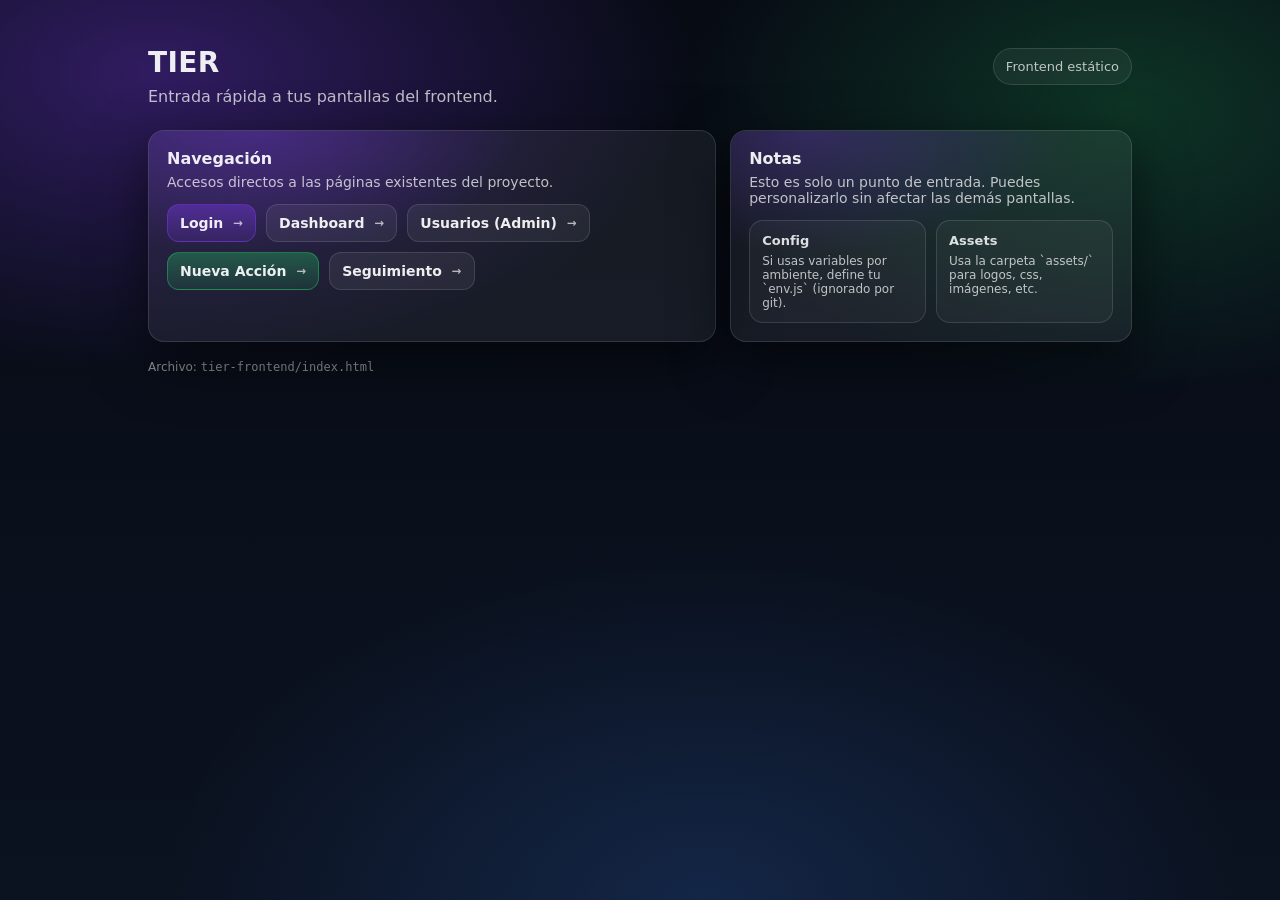
==== index.html @ 45f71254 "index" ====
<!doctype html>
<html lang="es">
  <head>
    <meta charset="utf-8" />
    <meta name="viewport" content="width=device-width, initial-scale=1" />
    <title>TIER</title>
    <style>
      :root {
        --bg: #0b1220;
        --panel: rgba(255, 255, 255, 0.06);
        --border: rgba(255, 255, 255, 0.12);
        --text: rgba(255, 255, 255, 0.92);
        --muted: rgba(255, 255, 255, 0.72);
        --brand: #7c3aed;
        --brand2: #22c55e;
        --shadow: 0 18px 55px rgba(0, 0, 0, 0.55);
        --radius: 16px;
      }

      * { box-sizing: border-box; }

      body {
        margin: 0;
        min-height: 100vh;
        font-family: ui-sans-serif, system-ui, -apple-system, Segoe UI, Roboto, Helvetica, Arial,
          "Apple Color Emoji", "Segoe UI Emoji";
        color: var(--text);
        background:
          radial-gradient(900px 500px at 12% 8%, rgba(124, 58, 237, 0.35), transparent 60%),
          radial-gradient(800px 520px at 88% 12%, rgba(34, 197, 94, 0.22), transparent 55%),
          radial-gradient(900px 600px at 55% 100%, rgba(59, 130, 246, 0.18), transparent 60%),
          linear-gradient(180deg, #070b14, var(--bg));
      }

      a { color: inherit; text-decoration: none; }

      .wrap {
        max-width: 1024px;
        margin: 0 auto;
        padding: 48px 20px;
      }

      header {
        display: flex;
        align-items: flex-start;
        justify-content: space-between;
        gap: 16px;
        margin-bottom: 24px;
      }

      .brand {
        display: grid;
        gap: 8px;
      }

      .brand h1 {
        margin: 0;
        font-size: 28px;
        line-height: 1.1;
        letter-spacing: 0.4px;
      }

      .brand p {
        margin: 0;
        color: var(--muted);
        max-width: 68ch;
      }

      .pill {
        border: 1px solid var(--border);
        background: rgba(255, 255, 255, 0.05);
        padding: 10px 12px;
        border-radius: 999px;
        color: var(--muted);
        font-size: 13px;
        white-space: nowrap;
      }

      .grid {
        display: grid;
        grid-template-columns: repeat(12, 1fr);
        gap: 14px;
        margin-top: 18px;
      }

      .card {
        grid-column: span 12;
        background: var(--panel);
        border: 1px solid var(--border);
        border-radius: var(--radius);
        box-shadow: var(--shadow);
        padding: 18px;
        position: relative;
        overflow: hidden;
      }

      .card::before {
        content: "";
        position: absolute;
        inset: -2px;
        background: radial-gradient(420px 200px at 20% 0%, rgba(124, 58, 237, 0.28), transparent 62%);
        pointer-events: none;
      }

      .card > * { position: relative; }

      .card h2 {
        margin: 0 0 6px;
        font-size: 16px;
      }

      .card p {
        margin: 0 0 14px;
        color: var(--muted);
        font-size: 14px;
      }

      .actions {
        display: flex;
        flex-wrap: wrap;
        gap: 10px;
      }

      .btn {
        display: inline-flex;
        align-items: center;
        justify-content: center;
        gap: 10px;
        padding: 10px 12px;
        border-radius: 12px;
        border: 1px solid var(--border);
        background: rgba(255, 255, 255, 0.06);
        font-weight: 600;
        font-size: 14px;
      }

      .btn.primary {
        border-color: rgba(124, 58, 237, 0.45);
        background: linear-gradient(180deg, rgba(124, 58, 237, 0.40), rgba(124, 58, 237, 0.16));
      }

      .btn.good {
        border-color: rgba(34, 197, 94, 0.45);
        background: linear-gradient(180deg, rgba(34, 197, 94, 0.35), rgba(34, 197, 94, 0.12));
      }

      .btn:hover {
        transform: translateY(-1px);
        background: rgba(255, 255, 255, 0.09);
      }

      .btn:active {
        transform: translateY(0);
      }

      .btn small {
        font-weight: 700;
        opacity: 0.72;
      }

      .kpi {
        display: grid;
        grid-template-columns: 1fr 1fr;
        gap: 10px;
      }

      .kpi div {
        border: 1px solid var(--border);
        border-radius: 14px;
        padding: 12px;
        background: rgba(255, 255, 255, 0.04);
      }

      .kpi b { display: block; font-size: 13px; opacity: 0.92; }
      .kpi span { display: block; margin-top: 6px; color: var(--muted); font-size: 12px; }

      footer {
        margin-top: 18px;
        color: rgba(255, 255, 255, 0.55);
        font-size: 12px;
      }

      @media (min-width: 800px) {
        .card.left { grid-column: span 7; }
        .card.right { grid-column: span 5; }
      }
    </style>
  </head>
  <body>
    <div class="wrap">
      <header>
        <div class="brand">
          <h1>TIER</h1>
          <p>Entrada rápida a tus pantallas del frontend.</p>
        </div>
        <div class="pill">Frontend estático</div>
      </header>

      <main class="grid">
        <section class="card left">
          <h2>Navegación</h2>
          <p>Accesos directos a las páginas existentes del proyecto.</p>
          <div class="actions">
            <a class="btn primary" href="login.html"><span>Login</span> <small>→</small></a>
            <a class="btn" href="dashboard.html"><span>Dashboard</span> <small>→</small></a>
            <a class="btn" href="users-admin.html"><span>Usuarios (Admin)</span> <small>→</small></a>
            <a class="btn good" href="actions-new.html"><span>Nueva Acción</span> <small>→</small></a>
            <a class="btn" href="actions-followup.html"><span>Seguimiento</span> <small>→</small></a>
          </div>
        </section>

        <aside class="card right">
          <h2>Notas</h2>
          <p>Esto es solo un punto de entrada. Puedes personalizarlo sin afectar las demás pantallas.</p>
          <div class="kpi">
            <div>
              <b>Config</b>
              <span>Si usas variables por ambiente, define tu `env.js` (ignorado por git).</span>
            </div>
            <div>
              <b>Assets</b>
              <span>Usa la carpeta `assets/` para logos, css, imágenes, etc.</span>
            </div>
          </div>
        </aside>
      </main>

      <footer>
        <div>Archivo: <code>tier-frontend/index.html</code></div>
      </footer>
    </div>
  </body>
</html>
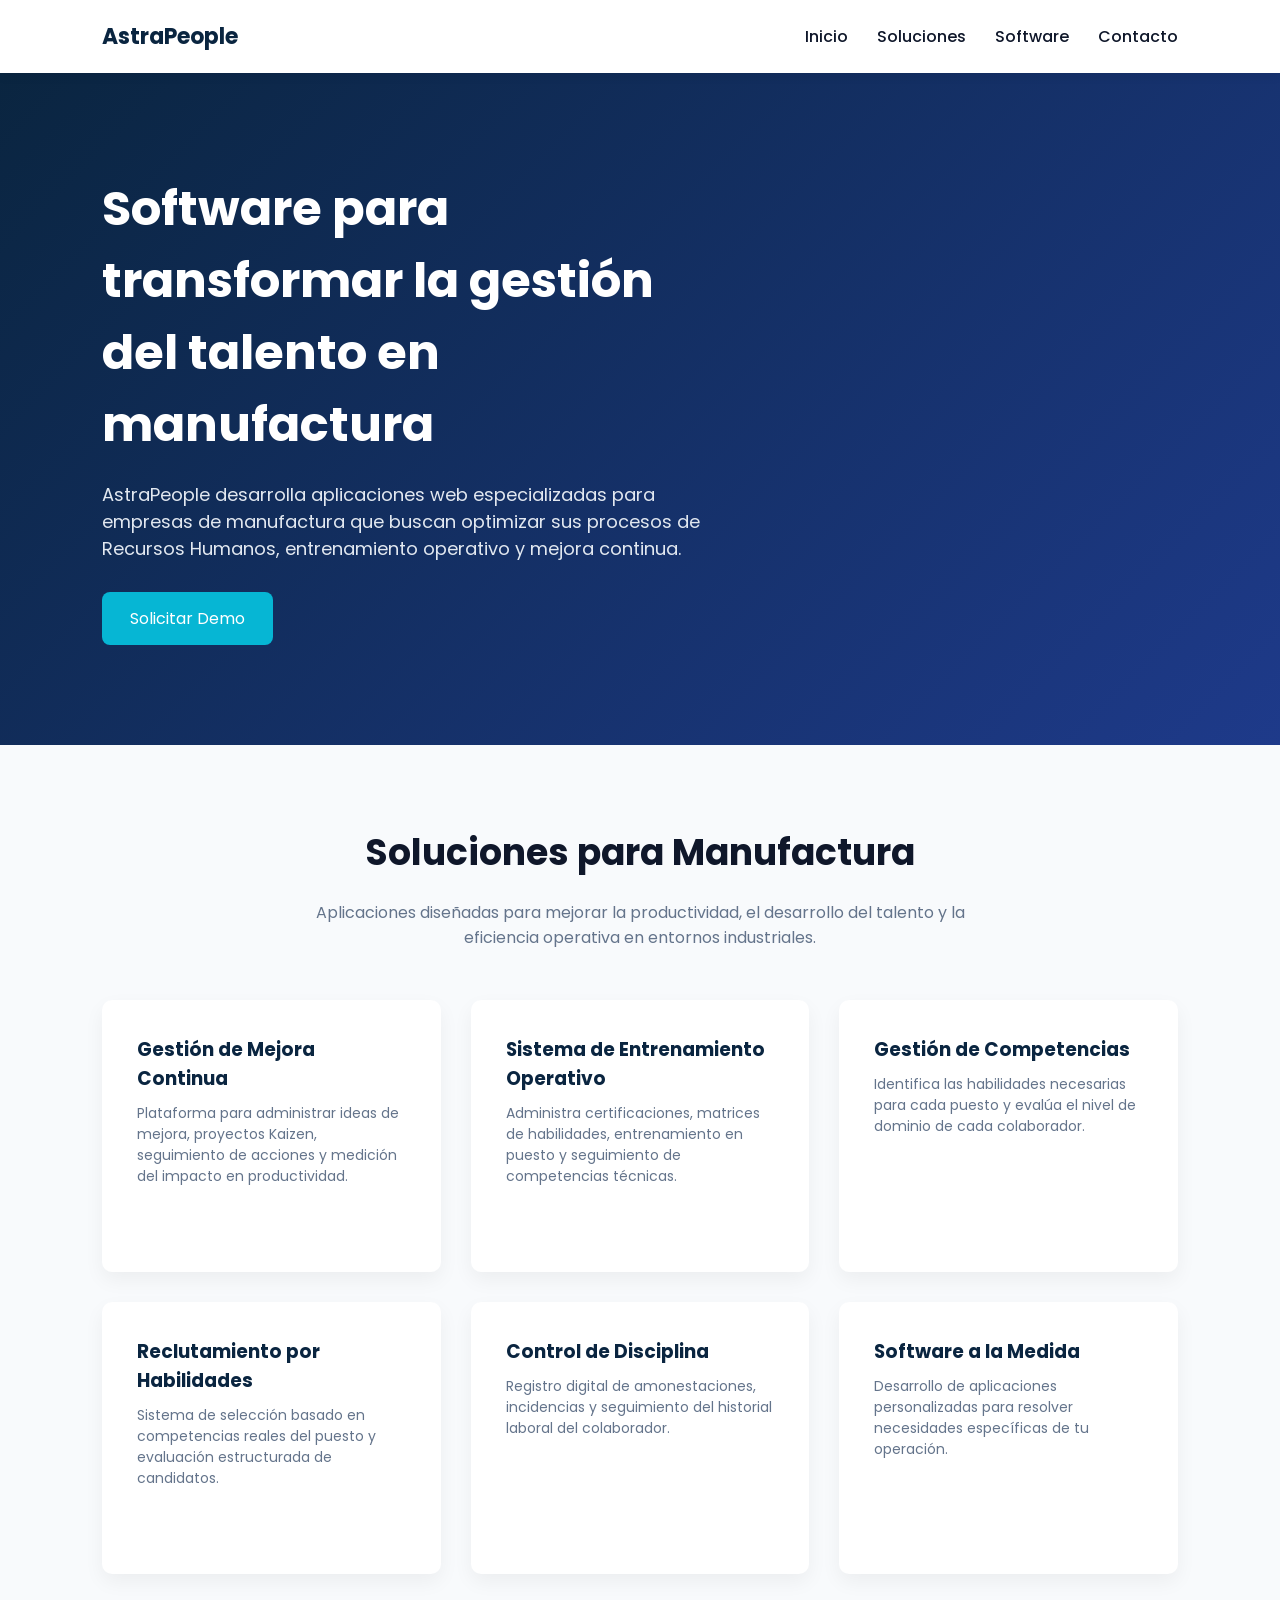
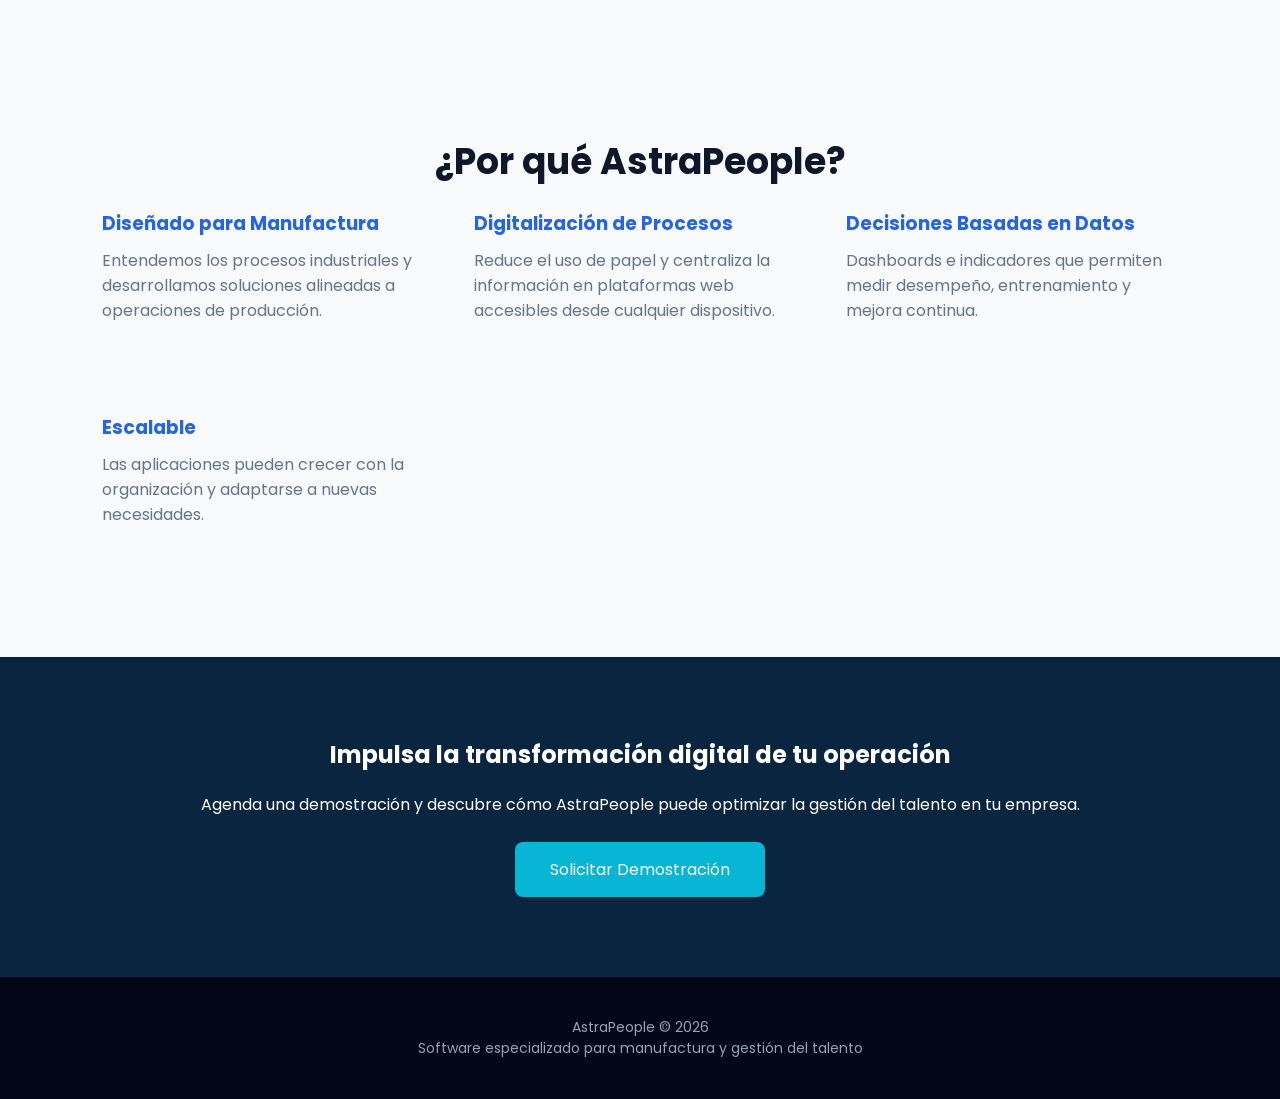
==== commit 0d5655a8: "pagina web" ====
--- a/index.html
+++ b/index.html
@@ -1,233 +1,392 @@
-<!doctype html>
+<!DOCTYPE html>
 <html lang="es">
-  <head>
-    <meta charset="utf-8" />
-    <meta name="viewport" content="width=device-width, initial-scale=1" />
-    <title>TIER</title>
-    <style>
-      :root {
-        --bg: #0b1220;
-        --panel: rgba(255, 255, 255, 0.06);
-        --border: rgba(255, 255, 255, 0.12);
-        --text: rgba(255, 255, 255, 0.92);
-        --muted: rgba(255, 255, 255, 0.72);
-        --brand: #7c3aed;
-        --brand2: #22c55e;
-        --shadow: 0 18px 55px rgba(0, 0, 0, 0.55);
-        --radius: 16px;
-      }
-
-      * { box-sizing: border-box; }
-
-      body {
-        margin: 0;
-        min-height: 100vh;
-        font-family: ui-sans-serif, system-ui, -apple-system, Segoe UI, Roboto, Helvetica, Arial,
-          "Apple Color Emoji", "Segoe UI Emoji";
-        color: var(--text);
-        background:
-          radial-gradient(900px 500px at 12% 8%, rgba(124, 58, 237, 0.35), transparent 60%),
-          radial-gradient(800px 520px at 88% 12%, rgba(34, 197, 94, 0.22), transparent 55%),
-          radial-gradient(900px 600px at 55% 100%, rgba(59, 130, 246, 0.18), transparent 60%),
-          linear-gradient(180deg, #070b14, var(--bg));
-      }
-
-      a { color: inherit; text-decoration: none; }
-
-      .wrap {
-        max-width: 1024px;
-        margin: 0 auto;
-        padding: 48px 20px;
-      }
-
-      header {
-        display: flex;
-        align-items: flex-start;
-        justify-content: space-between;
-        gap: 16px;
-        margin-bottom: 24px;
-      }
-
-      .brand {
-        display: grid;
-        gap: 8px;
-      }
-
-      .brand h1 {
-        margin: 0;
-        font-size: 28px;
-        line-height: 1.1;
-        letter-spacing: 0.4px;
-      }
-
-      .brand p {
-        margin: 0;
-        color: var(--muted);
-        max-width: 68ch;
-      }
-
-      .pill {
-        border: 1px solid var(--border);
-        background: rgba(255, 255, 255, 0.05);
-        padding: 10px 12px;
-        border-radius: 999px;
-        color: var(--muted);
-        font-size: 13px;
-        white-space: nowrap;
-      }
-
-      .grid {
-        display: grid;
-        grid-template-columns: repeat(12, 1fr);
-        gap: 14px;
-        margin-top: 18px;
-      }
-
-      .card {
-        grid-column: span 12;
-        background: var(--panel);
-        border: 1px solid var(--border);
-        border-radius: var(--radius);
-        box-shadow: var(--shadow);
-        padding: 18px;
-        position: relative;
-        overflow: hidden;
-      }
-
-      .card::before {
-        content: "";
-        position: absolute;
-        inset: -2px;
-        background: radial-gradient(420px 200px at 20% 0%, rgba(124, 58, 237, 0.28), transparent 62%);
-        pointer-events: none;
-      }
-
-      .card > * { position: relative; }
-
-      .card h2 {
-        margin: 0 0 6px;
-        font-size: 16px;
-      }
-
-      .card p {
-        margin: 0 0 14px;
-        color: var(--muted);
-        font-size: 14px;
-      }
-
-      .actions {
-        display: flex;
-        flex-wrap: wrap;
-        gap: 10px;
-      }
-
-      .btn {
-        display: inline-flex;
-        align-items: center;
-        justify-content: center;
-        gap: 10px;
-        padding: 10px 12px;
-        border-radius: 12px;
-        border: 1px solid var(--border);
-        background: rgba(255, 255, 255, 0.06);
-        font-weight: 600;
-        font-size: 14px;
-      }
-
-      .btn.primary {
-        border-color: rgba(124, 58, 237, 0.45);
-        background: linear-gradient(180deg, rgba(124, 58, 237, 0.40), rgba(124, 58, 237, 0.16));
-      }
-
-      .btn.good {
-        border-color: rgba(34, 197, 94, 0.45);
-        background: linear-gradient(180deg, rgba(34, 197, 94, 0.35), rgba(34, 197, 94, 0.12));
-      }
-
-      .btn:hover {
-        transform: translateY(-1px);
-        background: rgba(255, 255, 255, 0.09);
-      }
-
-      .btn:active {
-        transform: translateY(0);
-      }
-
-      .btn small {
-        font-weight: 700;
-        opacity: 0.72;
-      }
-
-      .kpi {
-        display: grid;
-        grid-template-columns: 1fr 1fr;
-        gap: 10px;
-      }
-
-      .kpi div {
-        border: 1px solid var(--border);
-        border-radius: 14px;
-        padding: 12px;
-        background: rgba(255, 255, 255, 0.04);
-      }
-
-      .kpi b { display: block; font-size: 13px; opacity: 0.92; }
-      .kpi span { display: block; margin-top: 6px; color: var(--muted); font-size: 12px; }
-
-      footer {
-        margin-top: 18px;
-        color: rgba(255, 255, 255, 0.55);
-        font-size: 12px;
-      }
-
-      @media (min-width: 800px) {
-        .card.left { grid-column: span 7; }
-        .card.right { grid-column: span 5; }
-      }
-    </style>
-  </head>
-  <body>
-    <div class="wrap">
-      <header>
-        <div class="brand">
-          <h1>TIER</h1>
-          <p>Entrada rápida a tus pantallas del frontend.</p>
-        </div>
-        <div class="pill">Frontend estático</div>
-      </header>
-
-      <main class="grid">
-        <section class="card left">
-          <h2>Navegación</h2>
-          <p>Accesos directos a las páginas existentes del proyecto.</p>
-          <div class="actions">
-            <a class="btn primary" href="login.html"><span>Login</span> <small>→</small></a>
-            <a class="btn" href="dashboard.html"><span>Dashboard</span> <small>→</small></a>
-            <a class="btn" href="users-admin.html"><span>Usuarios (Admin)</span> <small>→</small></a>
-            <a class="btn good" href="actions-new.html"><span>Nueva Acción</span> <small>→</small></a>
-            <a class="btn" href="actions-followup.html"><span>Seguimiento</span> <small>→</small></a>
-          </div>
-        </section>
-
-        <aside class="card right">
-          <h2>Notas</h2>
-          <p>Esto es solo un punto de entrada. Puedes personalizarlo sin afectar las demás pantallas.</p>
-          <div class="kpi">
-            <div>
-              <b>Config</b>
-              <span>Si usas variables por ambiente, define tu `env.js` (ignorado por git).</span>
-            </div>
-            <div>
-              <b>Assets</b>
-              <span>Usa la carpeta `assets/` para logos, css, imágenes, etc.</span>
-            </div>
-          </div>
-        </aside>
-      </main>
-
-      <footer>
-        <div>Archivo: <code>tier-frontend/index.html</code></div>
-      </footer>
-    </div>
-  </body>
+<head>
+<meta charset="UTF-8">
+<meta name="viewport" content="width=device-width, initial-scale=1.0">
+
+<title>AstraPeople | Software para Manufactura y Recursos Humanos</title>
+
+<link href="https://fonts.googleapis.com/css2?family=Poppins:wght@300;400;500;600;700&display=swap" rel="stylesheet">
+
+<style>
+
+/* ===== VARIABLES DE COLOR (AJUSTAR A TU LOGO) ===== */
+
+:root{
+--primary:#0A2540;
+--secondary:#2563EB;
+--accent:#06B6D4;
+--dark:#0F172A;
+--light:#F8FAFC;
+--gray:#64748B;
+}
+
+/* ===== RESET ===== */
+
+*{
+margin:0;
+padding:0;
+box-sizing:border-box;
+font-family:'Poppins',sans-serif;
+}
+
+body{
+background:var(--light);
+color:var(--dark);
+}
+
+/* ===== NAVBAR ===== */
+
+.navbar{
+display:flex;
+justify-content:space-between;
+align-items:center;
+padding:20px 8%;
+background:white;
+box-shadow:0 4px 10px rgba(0,0,0,0.05);
+position:sticky;
+top:0;
+z-index:100;
+}
+
+.logo{
+font-size:22px;
+font-weight:700;
+color:var(--primary);
+}
+
+.nav-links a{
+margin-left:25px;
+text-decoration:none;
+color:var(--dark);
+font-weight:500;
+}
+
+.nav-links a:hover{
+color:var(--secondary);
+}
+
+/* ===== HERO ===== */
+
+.hero{
+padding:100px 8%;
+display:flex;
+align-items:center;
+justify-content:space-between;
+flex-wrap:wrap;
+background:linear-gradient(135deg,#0A2540,#1E3A8A);
+color:white;
+}
+
+.hero-text{
+max-width:600px;
+}
+
+.hero h1{
+font-size:48px;
+margin-bottom:20px;
+}
+
+.hero p{
+font-size:18px;
+margin-bottom:30px;
+color:#e2e8f0;
+}
+
+.hero button{
+padding:14px 28px;
+border:none;
+background:var(--accent);
+color:white;
+font-size:16px;
+border-radius:8px;
+cursor:pointer;
+}
+
+.hero button:hover{
+background:#0891b2;
+}
+
+/* ===== SECTIONS ===== */
+
+.section{
+padding:80px 8%;
+text-align:center;
+}
+
+.section h2{
+font-size:36px;
+margin-bottom:20px;
+}
+
+.section p{
+max-width:700px;
+margin:auto;
+color:var(--gray);
+margin-bottom:50px;
+}
+
+/* ===== SERVICES ===== */
+
+.services{
+display:grid;
+grid-template-columns:repeat(auto-fit,minmax(260px,1fr));
+gap:30px;
+}
+
+.card{
+background:white;
+padding:35px;
+border-radius:10px;
+box-shadow:0 8px 20px rgba(0,0,0,0.05);
+text-align:left;
+transition:0.3s;
+}
+
+.card:hover{
+transform:translateY(-5px);
+}
+
+.card h3{
+margin-bottom:10px;
+color:var(--primary);
+}
+
+.card p{
+color:var(--gray);
+font-size:14px;
+}
+
+/* ===== FEATURES ===== */
+
+.features{
+display:grid;
+grid-template-columns:repeat(auto-fit,minmax(300px,1fr));
+gap:40px;
+align-items:center;
+}
+
+.feature-box{
+text-align:left;
+}
+
+.feature-box h3{
+margin-bottom:10px;
+color:var(--secondary);
+}
+
+/* ===== CTA ===== */
+
+.cta{
+background:var(--primary);
+color:white;
+padding:80px 8%;
+text-align:center;
+}
+
+.cta h2{
+margin-bottom:20px;
+}
+
+.cta button{
+padding:15px 35px;
+border:none;
+background:var(--accent);
+color:white;
+font-size:16px;
+border-radius:8px;
+cursor:pointer;
+}
+
+/* ===== FOOTER ===== */
+
+.footer{
+background:#020617;
+color:#94a3b8;
+padding:40px 8%;
+text-align:center;
+font-size:14px;
+}
+
+/* ===== RESPONSIVE ===== */
+
+@media(max-width:768px){
+
+.hero{
+flex-direction:column;
+text-align:center;
+}
+
+.hero h1{
+font-size:36px;
+}
+
+}
+
+</style>
+</head>
+
+
+<body>
+
+<!-- NAVBAR -->
+
+<nav class="navbar">
+
+<div class="logo">AstraPeople</div>
+
+<div class="nav-links">
+<a href="#">Inicio</a>
+<a href="#soluciones">Soluciones</a>
+<a href="#software">Software</a>
+<a href="#contacto">Contacto</a>
+</div>
+
+</nav>
+
+
+<!-- HERO -->
+
+<section class="hero">
+
+<div class="hero-text">
+
+<h1>Software para transformar la gestión del talento en manufactura</h1>
+
+<p>
+AstraPeople desarrolla aplicaciones web especializadas para empresas de manufactura que buscan optimizar sus procesos de Recursos Humanos, entrenamiento operativo y mejora continua.
+</p>
+
+<button>Solicitar Demo</button>
+
+</div>
+
+</section>
+
+
+<!-- SOLUCIONES -->
+
+<section class="section" id="soluciones">
+
+<h2>Soluciones para Manufactura</h2>
+
+<p>
+Aplicaciones diseñadas para mejorar la productividad, el desarrollo del talento y la eficiencia operativa en entornos industriales.
+</p>
+
+<div class="services">
+
+<div class="card">
+<h3>Gestión de Mejora Continua</h3>
+<p>
+Plataforma para administrar ideas de mejora, proyectos Kaizen, seguimiento de acciones y medición del impacto en productividad.
+</p>
+</div>
+
+<div class="card">
+<h3>Sistema de Entrenamiento Operativo</h3>
+<p>
+Administra certificaciones, matrices de habilidades, entrenamiento en puesto y seguimiento de competencias técnicas.
+</p>
+</div>
+
+<div class="card">
+<h3>Gestión de Competencias</h3>
+<p>
+Identifica las habilidades necesarias para cada puesto y evalúa el nivel de dominio de cada colaborador.
+</p>
+</div>
+
+<div class="card">
+<h3>Reclutamiento por Habilidades</h3>
+<p>
+Sistema de selección basado en competencias reales del puesto y evaluación estructurada de candidatos.
+</p>
+</div>
+
+<div class="card">
+<h3>Control de Disciplina</h3>
+<p>
+Registro digital de amonestaciones, incidencias y seguimiento del historial laboral del colaborador.
+</p>
+</div>
+
+<div class="card">
+<h3>Software a la Medida</h3>
+<p>
+Desarrollo de aplicaciones personalizadas para resolver necesidades específicas de tu operación.
+</p>
+</div>
+
+</div>
+
+</section>
+
+
+<!-- BENEFICIOS -->
+
+<section class="section">
+
+<h2>¿Por qué AstraPeople?</h2>
+
+<div class="features">
+
+<div class="feature-box">
+<h3>Diseñado para Manufactura</h3>
+<p>
+Entendemos los procesos industriales y desarrollamos soluciones alineadas a operaciones de producción.
+</p>
+</div>
+
+<div class="feature-box">
+<h3>Digitalización de Procesos</h3>
+<p>
+Reduce el uso de papel y centraliza la información en plataformas web accesibles desde cualquier dispositivo.
+</p>
+</div>
+
+<div class="feature-box">
+<h3>Decisiones Basadas en Datos</h3>
+<p>
+Dashboards e indicadores que permiten medir desempeño, entrenamiento y mejora continua.
+</p>
+</div>
+
+<div class="feature-box">
+<h3>Escalable</h3>
+<p>
+Las aplicaciones pueden crecer con la organización y adaptarse a nuevas necesidades.
+</p>
+</div>
+
+</div>
+
+</section>
+
+
+<!-- CTA -->
+
+<section class="cta">
+
+<h2>Impulsa la transformación digital de tu operación</h2>
+
+<p>Agenda una demostración y descubre cómo AstraPeople puede optimizar la gestión del talento en tu empresa.</p>
+
+<br>
+
+<button>Solicitar Demostración</button>
+
+</section>
+
+
+<!-- FOOTER -->
+
+<footer class="footer" id="contacto">
+
+<p>AstraPeople © 2026</p>
+<p>Software especializado para manufactura y gestión del talento</p>
+
+</footer>
+
+</body>
 </html>
